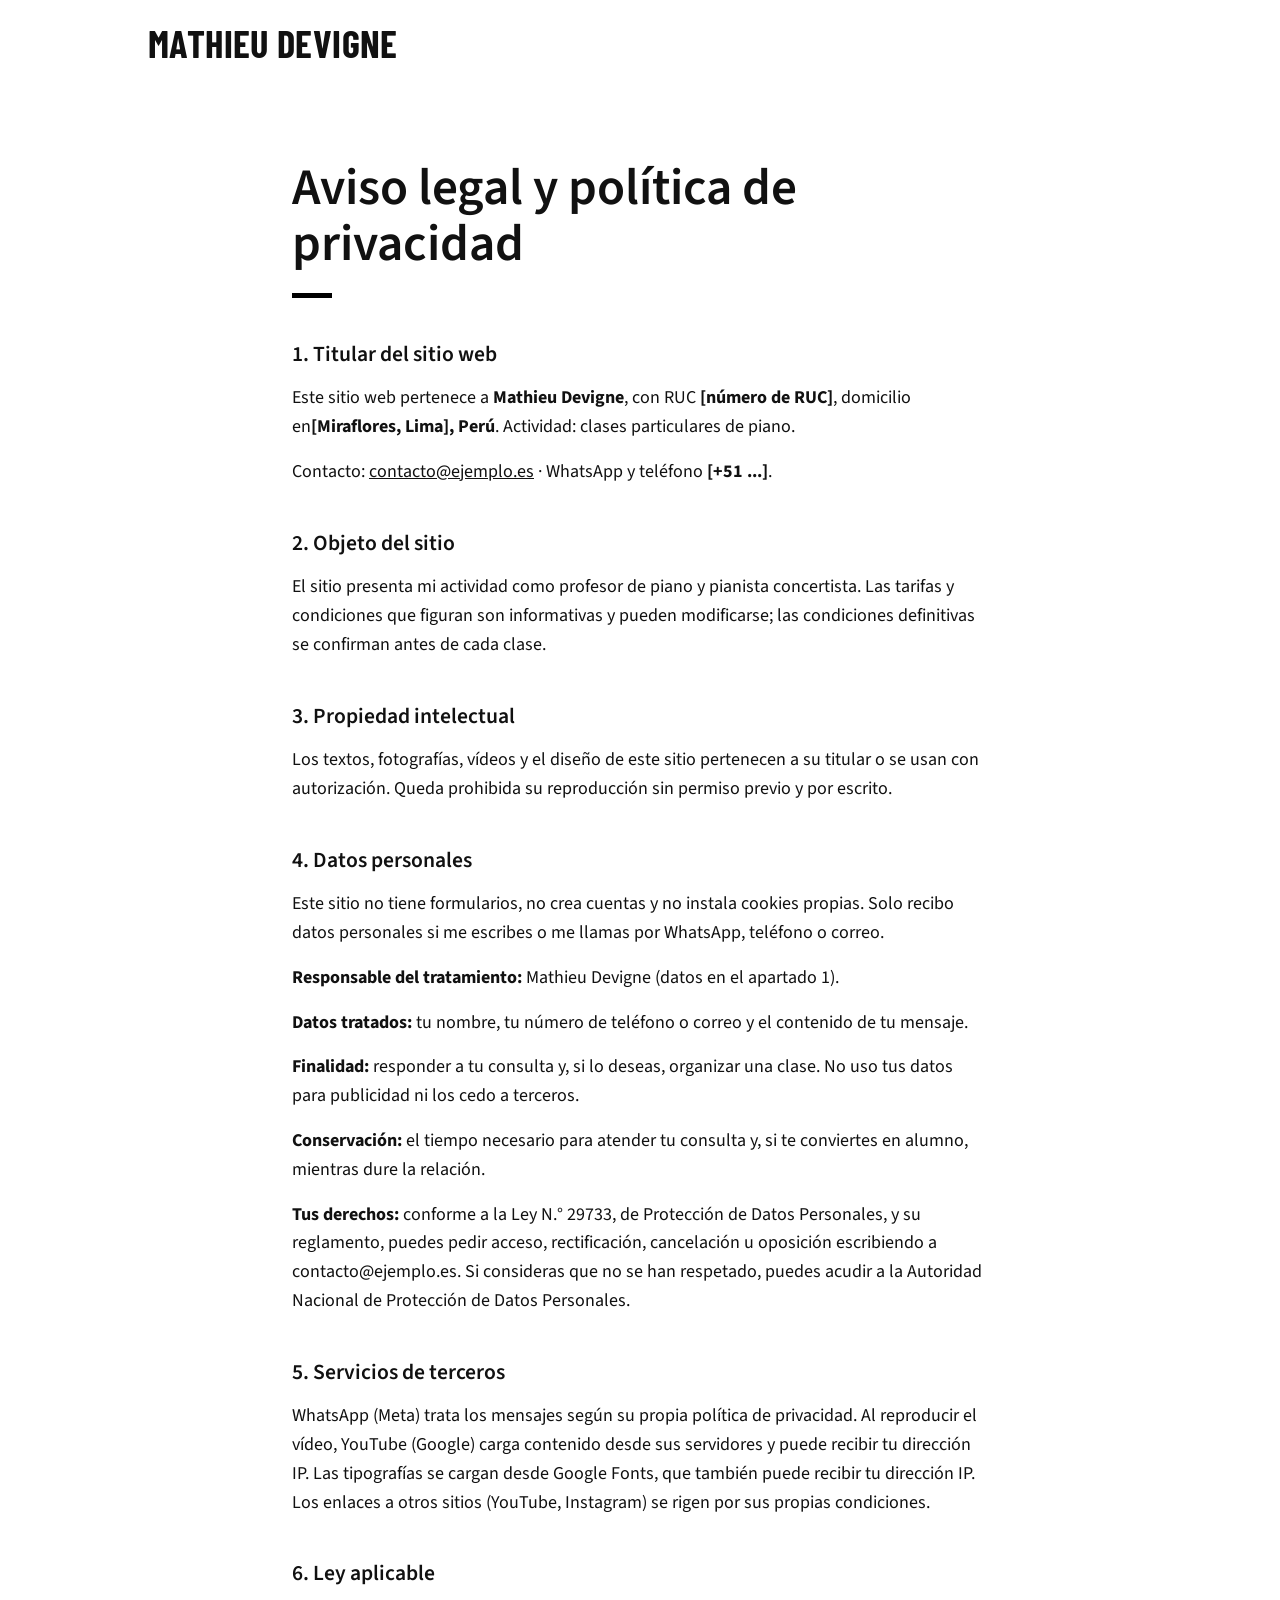
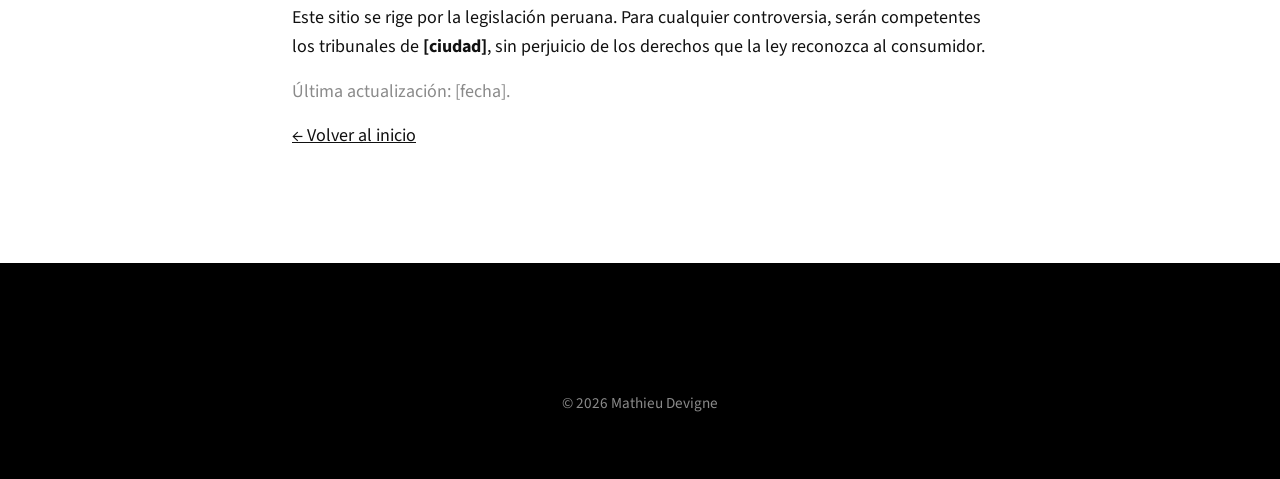
==== aviso-legal.html @ 67aa9531 "Second jet du site" ====
<!DOCTYPE html>
<html lang="es">
<head>
  <meta charset="utf-8">
  <meta name="viewport" content="width=device-width, initial-scale=1">
  <title>Aviso legal y política de privacidad – Mathieu Devigne</title>
  <meta name="robots" content="noindex">
  <link rel="preconnect" href="https://fonts.googleapis.com">
  <link rel="preconnect" href="https://fonts.gstatic.com" crossorigin>
  <link href="https://fonts.googleapis.com/css2?family=Barlow+Condensed:wght@600;700&family=Source+Sans+3:wght@300;400;600&display=swap" rel="stylesheet">
  <link rel="stylesheet" href="css/style.css">
</head>
<body>

<header class="site-header">
  <a class="logo" href="index.html">Mathieu Devigne</a>
</header>

<main class="block legal-page">
  <h2>Aviso legal y política de privacidad</h2>

  <h3>1. Titular del sitio web</h3>
  <p>Este sitio web pertenece a <strong>Mathieu Devigne</strong>, con RUC <strong>[número de RUC]</strong>, domicilio en<strong>[Miraflores, Lima], Perú</strong>. Actividad: clases particulares de piano.</p>
  <p>Contacto: <a href="mailto:contacto@ejemplo.es">contacto@ejemplo.es</a> · WhatsApp y teléfono <strong>[+51 ...]</strong>.</p>

  <h3>2. Objeto del sitio</h3>
  <p>El sitio presenta mi actividad como profesor de piano y pianista concertista. Las tarifas y condiciones que figuran son informativas y pueden modificarse; las condiciones definitivas se confirman antes de cada clase.</p>

  <h3>3. Propiedad intelectual</h3>
  <p>Los textos, fotografías, vídeos y el diseño de este sitio pertenecen a su titular o se usan con autorización. Queda prohibida su reproducción sin permiso previo y por escrito.</p>

  <h3>4. Datos personales</h3>
  <p>Este sitio no tiene formularios, no crea cuentas y no instala cookies propias. Solo recibo datos personales si me escribes o me llamas por WhatsApp, teléfono o correo.</p>
  <p><strong>Responsable del tratamiento:</strong> Mathieu Devigne (datos en el apartado 1).</p>
  <p><strong>Datos tratados:</strong> tu nombre, tu número de teléfono o correo y el contenido de tu mensaje.</p>
  <p><strong>Finalidad:</strong> responder a tu consulta y, si lo deseas, organizar una clase. No uso tus datos para publicidad ni los cedo a terceros.</p>
  <p><strong>Conservación:</strong> el tiempo necesario para atender tu consulta y, si te conviertes en alumno, mientras dure la relación.</p>
  <p><strong>Tus derechos:</strong> conforme a la Ley N.° 29733, de Protección de Datos Personales, y su reglamento, puedes pedir acceso, rectificación, cancelación u oposición escribiendo a contacto@ejemplo.es. Si consideras que no se han respetado, puedes acudir a la Autoridad Nacional de Protección de Datos Personales.</p>

  <h3>5. Servicios de terceros</h3>
  <p>WhatsApp (Meta) trata los mensajes según su propia política de privacidad. Al reproducir el vídeo, YouTube (Google) carga contenido desde sus servidores y puede recibir tu dirección IP. Las tipografías se cargan desde Google Fonts, que también puede recibir tu dirección IP. Los enlaces a otros sitios (YouTube, Instagram) se rigen por sus propias condiciones.</p>

  <h3>6. Ley aplicable</h3>
  <p>Este sitio se rige por la legislación peruana. Para cualquier controversia, serán competentes los tribunales de <strong>[ciudad]</strong>, sin perjuicio de los derechos que la ley reconozca al consumidor.</p>

  <p class="note">Última actualización: [fecha].</p>
  <p><a href="index.html">← Volver al inicio</a></p>
</main>

<footer class="site-footer">
  <p class="legal">© 2026 Mathieu Devigne</p>
</footer>

</body>
</html>
---- css/style.css ----
:root {
  --black: #000;
  --ink: #111;
  --grey: #8a8a8a;
  --line: #cfcfcf;
  --white: #fff;
  --display: "Barlow Condensed", "Arial Narrow", Impact, sans-serif;
  --body: "Source Sans 3", system-ui, -apple-system, "Segoe UI", sans-serif;
  --wrap: 64rem;
}
*, *::before, *::after { box-sizing: border-box; }
html { scroll-behavior: smooth; scroll-padding-top: 5rem; }
body { margin: 0; font-family: var(--body); font-size: 1.125rem; line-height: 1.6; color: var(--ink); background: var(--white); }
body.no-scroll { overflow: hidden; }
img { max-width: 100%; height: auto; display: block; }
a { color: inherit; }
:focus-visible { outline: 3px solid currentColor; outline-offset: 4px; }
h1, h2 { margin: 0; }
h2 { font-size: clamp(2.2rem, 5vw, 3.2rem); font-weight: 600; line-height: 1.1; margin-bottom: 2.5rem; }
h2::after { content: ""; display: block; width: 2.5rem; height: 5px; background: var(--black); margin-top: 1.25rem; }

/* En-tête */
.site-header { position: absolute; inset: 0 0 auto 0; z-index: 30; display: flex; justify-content: space-between; align-items: center; max-width: var(--wrap); margin: 0 auto; padding: 1.5rem 1.25rem; }
.logo { font-family: var(--display); font-weight: 700; font-size: 2.4rem; line-height: 1; text-transform: uppercase; text-decoration: none; letter-spacing: .01em; }
body.menu-open .logo { color: var(--white); }
.burger { width: 44px; height: 44px; background: none; border: 0; cursor: pointer; display: flex; flex-direction: column; justify-content: center; gap: 7px; padding: 8px; }
.burger span { display: block; height: 3px; background: var(--black); transition: transform .25s, opacity .25s; }
body.menu-open .burger span { background: var(--white); }
body.menu-open .burger span:nth-child(1) { transform: translateY(10px) rotate(45deg); }
body.menu-open .burger span:nth-child(2) { opacity: 0; }
body.menu-open .burger span:nth-child(3) { transform: translateY(-10px) rotate(-45deg); }

/* Menu plein écran */
.overlay { position: fixed; inset: 0; z-index: 20; background: rgba(20, 18, 19, .97); display: flex; flex-direction: column; align-items: center; justify-content: center; gap: .4rem; }
.overlay[hidden] { display: none; }
.overlay a { color: var(--white); text-decoration: none; font-size: clamp(2rem, 7vw, 3.5rem); font-weight: 600; line-height: 1.25; }
.overlay a:hover { text-decoration: underline; text-underline-offset: 8px; }

/* Bannière */
.hero { position: relative; margin-top: 6.5rem; height: min(72vh, 640px); min-height: 380px; overflow: hidden; background: var(--black); color: var(--white); }
.hero-img { position: absolute; inset: 0; background: url("../images/hero.jpg") center / cover no-repeat, var(--black); animation: settle 1.6s ease-out both; }
.hero-text { position: absolute; right: clamp(1.25rem, 10vw, 9rem); bottom: 22%; text-align: center; }
.hero h1 { font-size: clamp(2.6rem, 8vw, 5.5rem); font-weight: 600; line-height: 1; text-shadow: 0 2px 20px rgba(0,0,0,.5); }
.hero-text a { display: inline-block; margin-top: .5rem; font-weight: 300; font-size: 1.4rem; text-decoration: none; }
.hero-text a:hover { text-decoration: underline; }
@keyframes settle { from { transform: scale(1.06); } to { transform: scale(1); } }

/* Blocs */
.block { max-width: var(--wrap); margin: 0 auto; padding: 6rem 1.25rem 0; }
.rows { list-style: none; margin: 0 0 2rem; padding: 0; }
.rows li { display: flex; align-items: baseline; gap: 1.25rem; padding: 1.75rem 0; border-bottom: 2px solid var(--line); font-size: 1.35rem; }
.who { font-weight: 600; flex: 1; }
.who small { font-weight: 400; font-size: 1.05rem; color: var(--grey); margin-left: .5rem; }
.price { font-weight: 600; font-size: 1.5rem; }
.rows a { font-size: 1.05rem; text-decoration: none; border-bottom: 1px solid currentColor; }
.rows a:hover { border-bottom-width: 2px; }
.note { color: var(--grey); margin: 0 0 2rem; }
.btn-outline { display: block; text-align: center; padding: 1.5rem 1rem; border: 3px solid var(--black); font-weight: 600; font-size: 1.15rem; text-decoration: none; transition: background .2s, color .2s; }
.btn-outline:hover { background: var(--black); color: var(--white); }

.video { position: relative; aspect-ratio: 16 / 9; background: var(--black); }
.video iframe { position: absolute; inset: 0; width: 100%; height: 100%; border: 0; }

.bio { display: grid; gap: 2.5rem; align-items: start; }
.bio img { width: 100%; aspect-ratio: 4 / 5; object-fit: cover; background: #e6e6e6; filter: grayscale(1); }
.bio p { max-width: 60ch; }

/* Pied de page noir */
.site-footer { margin-top: 7rem; padding: 5rem 1.25rem 3rem; background: var(--black); color: var(--white); text-align: center; }
.site-footer h2 { font-size: 2.2rem; margin-bottom: 1rem; }
.site-footer h2::after { display: none; }
.links { display: flex; flex-wrap: wrap; justify-content: center; gap: .75rem 2.25rem; margin: 2rem auto; max-width: 40rem; }
.links a { color: #dcdcdc; text-decoration: none; }
.links a:hover { color: var(--white); text-decoration: underline; }
.legal { margin-top: 3rem; font-size: .95rem; color: var(--grey); }

/* Apparition au défilement */
.js .reveal { opacity: 0; transform: translateY(28px); transition: opacity .8s ease, transform .8s ease; }
.js .reveal.is-visible { opacity: 1; transform: none; }

@media (min-width: 800px) {
  .block { padding-top: 8rem; }
  .bio { grid-template-columns: 5fr 6fr; gap: 4rem; }
}
@media (max-width: 560px) {
  .rows li { flex-wrap: wrap; }
  .who { flex-basis: 100%; }
  .who small { display: block; margin: 0; }
  .hero-text { right: 1.25rem; left: 1.25rem; }
}
@media (prefers-reduced-motion: reduce) {
  html { scroll-behavior: auto; }
  .hero-img { animation: none; }
  .js .reveal { opacity: 1; transform: none; transition: none; }
}
/* Página legal */
.legal-page {
  padding-top: 10rem;
  max-width: 46rem;
}

.legal-page h3 {
  font-size: 1.35rem;
  font-weight: 600;
  margin: 2.5rem 0 .75rem;
}

.legal-page p {
  margin: 0 0 1rem;
}
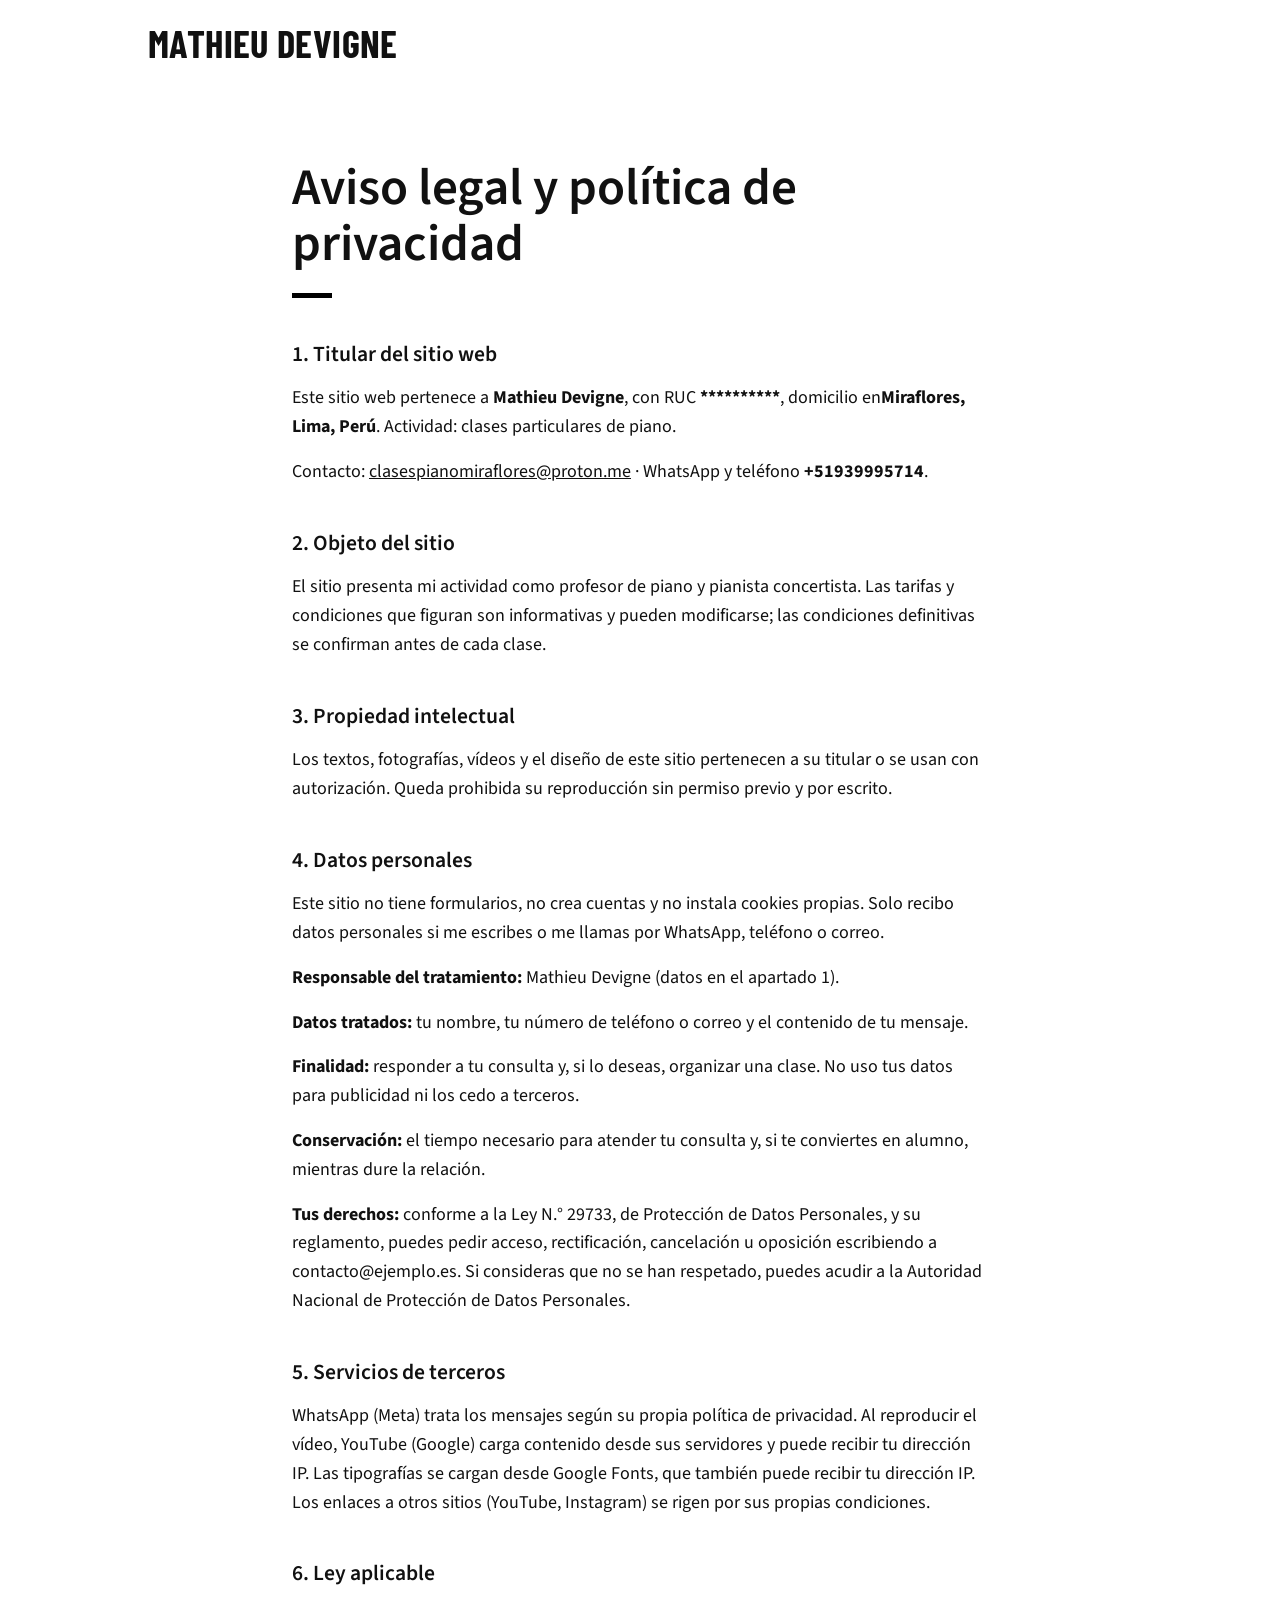
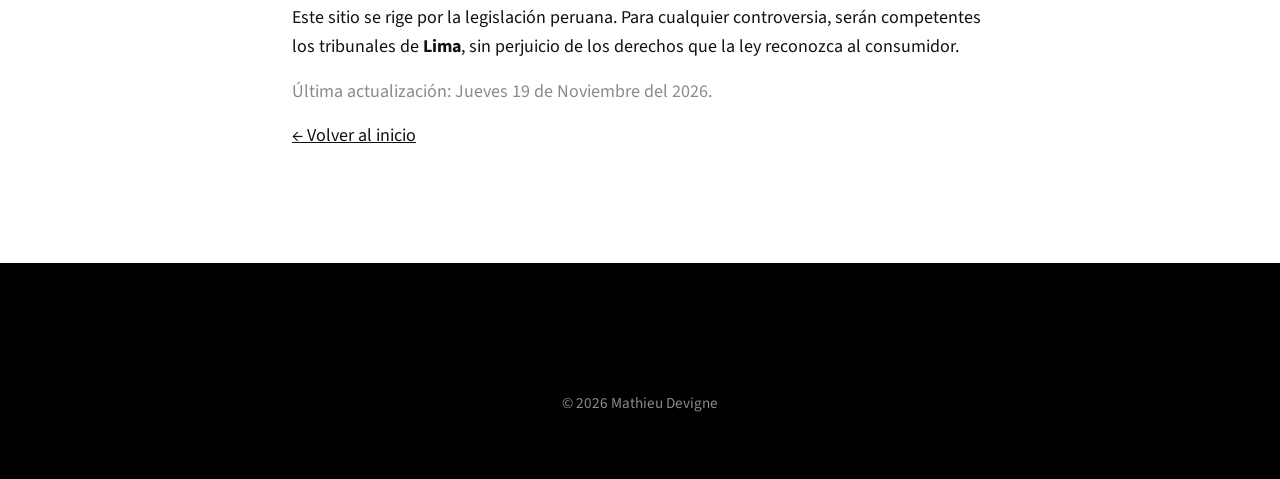
==== commit 7c9f1091: "aviso legal" ====
--- a/aviso-legal.html
+++ b/aviso-legal.html
@@ -20,8 +20,8 @@
   <h2>Aviso legal y política de privacidad</h2>
 
   <h3>1. Titular del sitio web</h3>
-  <p>Este sitio web pertenece a <strong>Mathieu Devigne</strong>, con RUC <strong>[número de RUC]</strong>, domicilio en<strong>[Miraflores, Lima], Perú</strong>. Actividad: clases particulares de piano.</p>
-  <p>Contacto: <a href="mailto:contacto@ejemplo.es">contacto@ejemplo.es</a> · WhatsApp y teléfono <strong>[+51 ...]</strong>.</p>
+  <p>Este sitio web pertenece a <strong>Mathieu Devigne</strong>, con RUC <strong>**********</strong>, domicilio en<strong>Miraflores, Lima, Perú</strong>. Actividad: clases particulares de piano.</p>
+  <p>Contacto: <a href="mailto:clasespianomiraflores@proton.me">clasespianomiraflores@proton.me</a> · WhatsApp y teléfono <strong>+51939995714</strong>.</p>
 
   <h3>2. Objeto del sitio</h3>
   <p>El sitio presenta mi actividad como profesor de piano y pianista concertista. Las tarifas y condiciones que figuran son informativas y pueden modificarse; las condiciones definitivas se confirman antes de cada clase.</p>
@@ -41,9 +41,9 @@
   <p>WhatsApp (Meta) trata los mensajes según su propia política de privacidad. Al reproducir el vídeo, YouTube (Google) carga contenido desde sus servidores y puede recibir tu dirección IP. Las tipografías se cargan desde Google Fonts, que también puede recibir tu dirección IP. Los enlaces a otros sitios (YouTube, Instagram) se rigen por sus propias condiciones.</p>
 
   <h3>6. Ley aplicable</h3>
-  <p>Este sitio se rige por la legislación peruana. Para cualquier controversia, serán competentes los tribunales de <strong>[ciudad]</strong>, sin perjuicio de los derechos que la ley reconozca al consumidor.</p>
+  <p>Este sitio se rige por la legislación peruana. Para cualquier controversia, serán competentes los tribunales de <strong>Lima</strong>, sin perjuicio de los derechos que la ley reconozca al consumidor.</p>
 
-  <p class="note">Última actualización: [fecha].</p>
+  <p class="note">Última actualización: Jueves 19 de Noviembre del 2026.</p>
   <p><a href="index.html">← Volver al inicio</a></p>
 </main>
 
--- a/css/style.css
+++ b/css/style.css
@@ -108,3 +108,163 @@
 .legal-page p {
   margin: 0 0 1rem;
 }
+
+/* Metodología */
+.method {
+  list-style: none;
+  margin: 0;
+  padding: 0;
+  display: grid;
+  gap: 2.5rem;
+}
+
+.method li {
+  border-top: 3px solid var(--black);
+  padding-top: 1.25rem;
+}
+
+.method h3 {
+  margin: 0 0 .75rem;
+  font-size: 1.5rem;
+  font-weight: 600;
+  line-height: 1.2;
+}
+
+.method p {
+  margin: 0;
+  color: #333;
+}
+
+@media (min-width: 800px) {
+  .method {
+    grid-template-columns: repeat(3, 1fr);
+    gap: 3rem;
+  }
+}
+
+/* Bouton permanent */
+.cta-fixed {
+  position: fixed;
+  right: 1rem;
+  bottom: 1rem;
+  z-index: 15;
+  padding: .9rem 1.5rem;
+  background: var(--black);
+  color: var(--white);
+  border: 2px solid var(--white);
+  font-weight: 600;
+  text-decoration: none;
+  box-shadow: 0 4px 16px rgba(0, 0, 0, .3);
+}
+
+.cta-fixed:hover {
+  background: #222;
+}
+
+/* Caché par défaut seulement si le JavaScript fonctionne */
+.js .cta-fixed {
+  opacity: 0;
+  visibility: hidden;
+  transform: translateY(12px);
+  transition: opacity .3s, transform .3s, visibility .3s;
+}
+
+.js .cta-fixed.is-shown {
+  opacity: 1;
+  visibility: visible;
+  transform: none;
+}
+
+@media (prefers-reduced-motion: reduce) {
+  .js .cta-fixed {
+    transition: none;
+  }
+}
+
+/* Burger permanent : rond blanc, plus petit */
+.burger {
+  position: fixed;
+  top: 1.5rem;
+  right: max(1.25rem, calc((100vw - 64rem) / 2 + 1.25rem));
+  z-index: 40;
+  width: 33px;
+  height: 33px;
+  padding: 0;
+  gap: 5px;
+  align-items: center;
+  border-radius: 50%;
+  background: #fff;
+  box-shadow: 0 1px 6px rgba(0, 0, 0, .2);
+}
+
+.burger span {
+  width: 17px;
+  height: 2px;
+  background: #8a8a8a;
+}
+
+.burger:hover span {
+  background: #000;
+}
+
+/* Menu ouvert : le rond reste blanc, la croix est noire */
+body.menu-open .burger {
+  background: #fff;
+  box-shadow: 0 1px 6px rgba(0, 0, 0, .3);
+}
+
+body.menu-open .burger span {
+  background: #000;
+}
+
+body.menu-open .burger span:nth-child(1) {
+  transform: translateY(7px) rotate(45deg);
+}
+
+body.menu-open .burger span:nth-child(2) {
+  opacity: 0;
+}
+
+body.menu-open .burger span:nth-child(3) {
+  transform: translateY(-7px) rotate(-45deg);
+}
+
+.method-intro {
+  margin: -1rem 0 3rem;
+  max-width: 38rem;
+  font-size: 1.4rem;
+  font-weight: 300;
+  line-height: 1.45;
+}
+
+.rows li {
+  flex-wrap: wrap;
+}
+
+.pack {
+  flex-basis: 100%;
+  font-size: 1rem;
+  color: var(--grey);
+}
+
+/* Biografía : texte d'abord sur mobile, photo à gauche sur ordinateur */
+.bio img {
+  order: 2;
+}
+
+@media (min-width: 800px) {
+  .bio img {
+    order: 0;
+  }
+}
+
+/* Phrase d'accroche de la bannière */
+.hero-tag {
+  margin: 1rem auto 0;
+  max-width: 26rem;
+  font-size: 1.15rem;
+  font-weight: 300;
+  line-height: 1.4;
+  color: rgba(255, 255, 255, .92);
+  text-shadow: 0 2px 14px rgba(0, 0, 0, .6);
+}
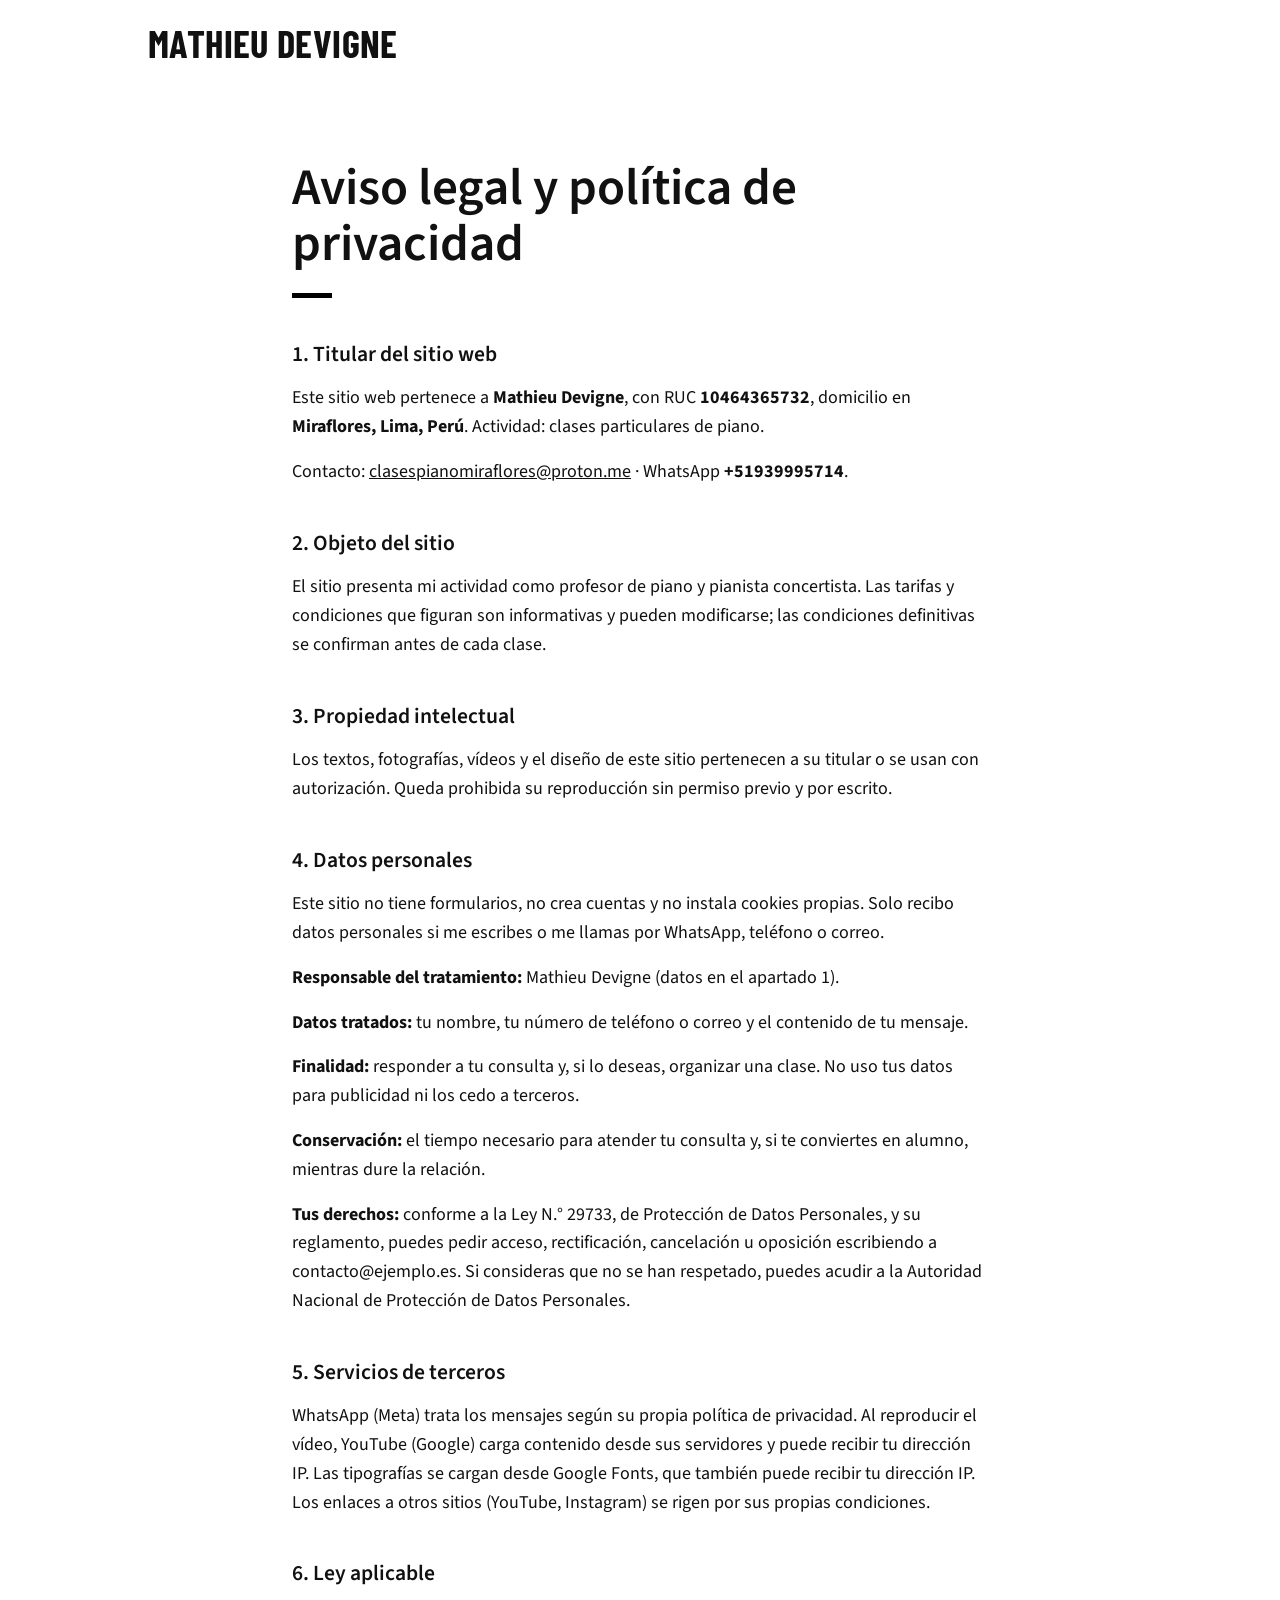
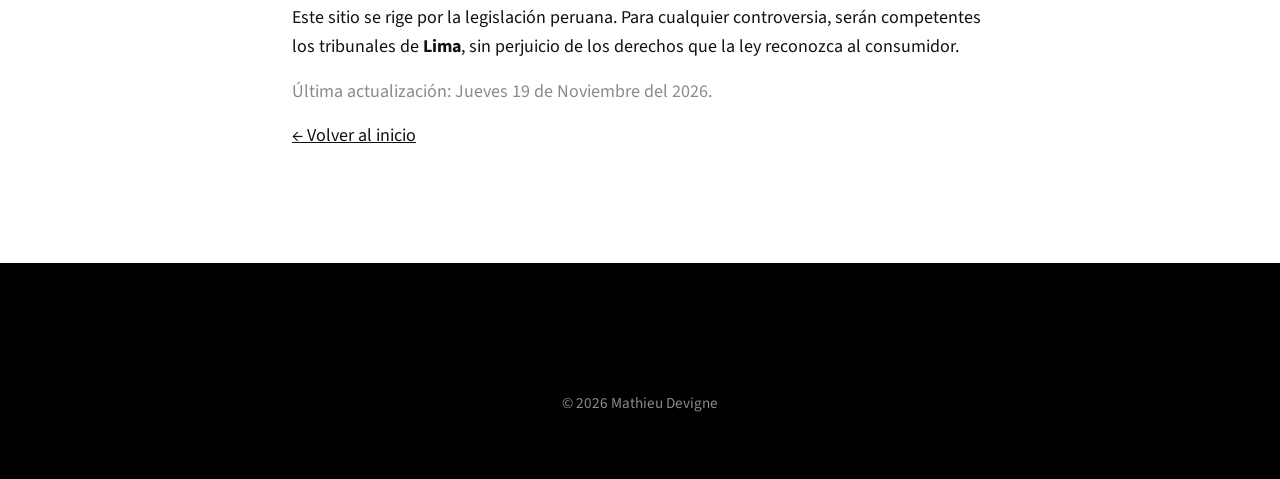
==== commit fedd846b: "aviso legal complete" ====
--- a/aviso-legal.html
+++ b/aviso-legal.html
@@ -20,8 +20,8 @@
   <h2>Aviso legal y política de privacidad</h2>
 
   <h3>1. Titular del sitio web</h3>
-  <p>Este sitio web pertenece a <strong>Mathieu Devigne</strong>, con RUC <strong>**********</strong>, domicilio en<strong>Miraflores, Lima, Perú</strong>. Actividad: clases particulares de piano.</p>
-  <p>Contacto: <a href="mailto:clasespianomiraflores@proton.me">clasespianomiraflores@proton.me</a> · WhatsApp y teléfono <strong>+51939995714</strong>.</p>
+  <p>Este sitio web pertenece a <strong>Mathieu Devigne</strong>, con RUC <strong>10464365732</strong>, domicilio en <strong>Miraflores, Lima, Perú</strong>. Actividad: clases particulares de piano.</p>
+  <p>Contacto: <a href="mailto:clasespianomiraflores@proton.me">clasespianomiraflores@proton.me</a> · WhatsApp <strong>+51939995714</strong>.</p>
 
   <h3>2. Objeto del sitio</h3>
   <p>El sitio presenta mi actividad como profesor de piano y pianista concertista. Las tarifas y condiciones que figuran son informativas y pueden modificarse; las condiciones definitivas se confirman antes de cada clase.</p>
